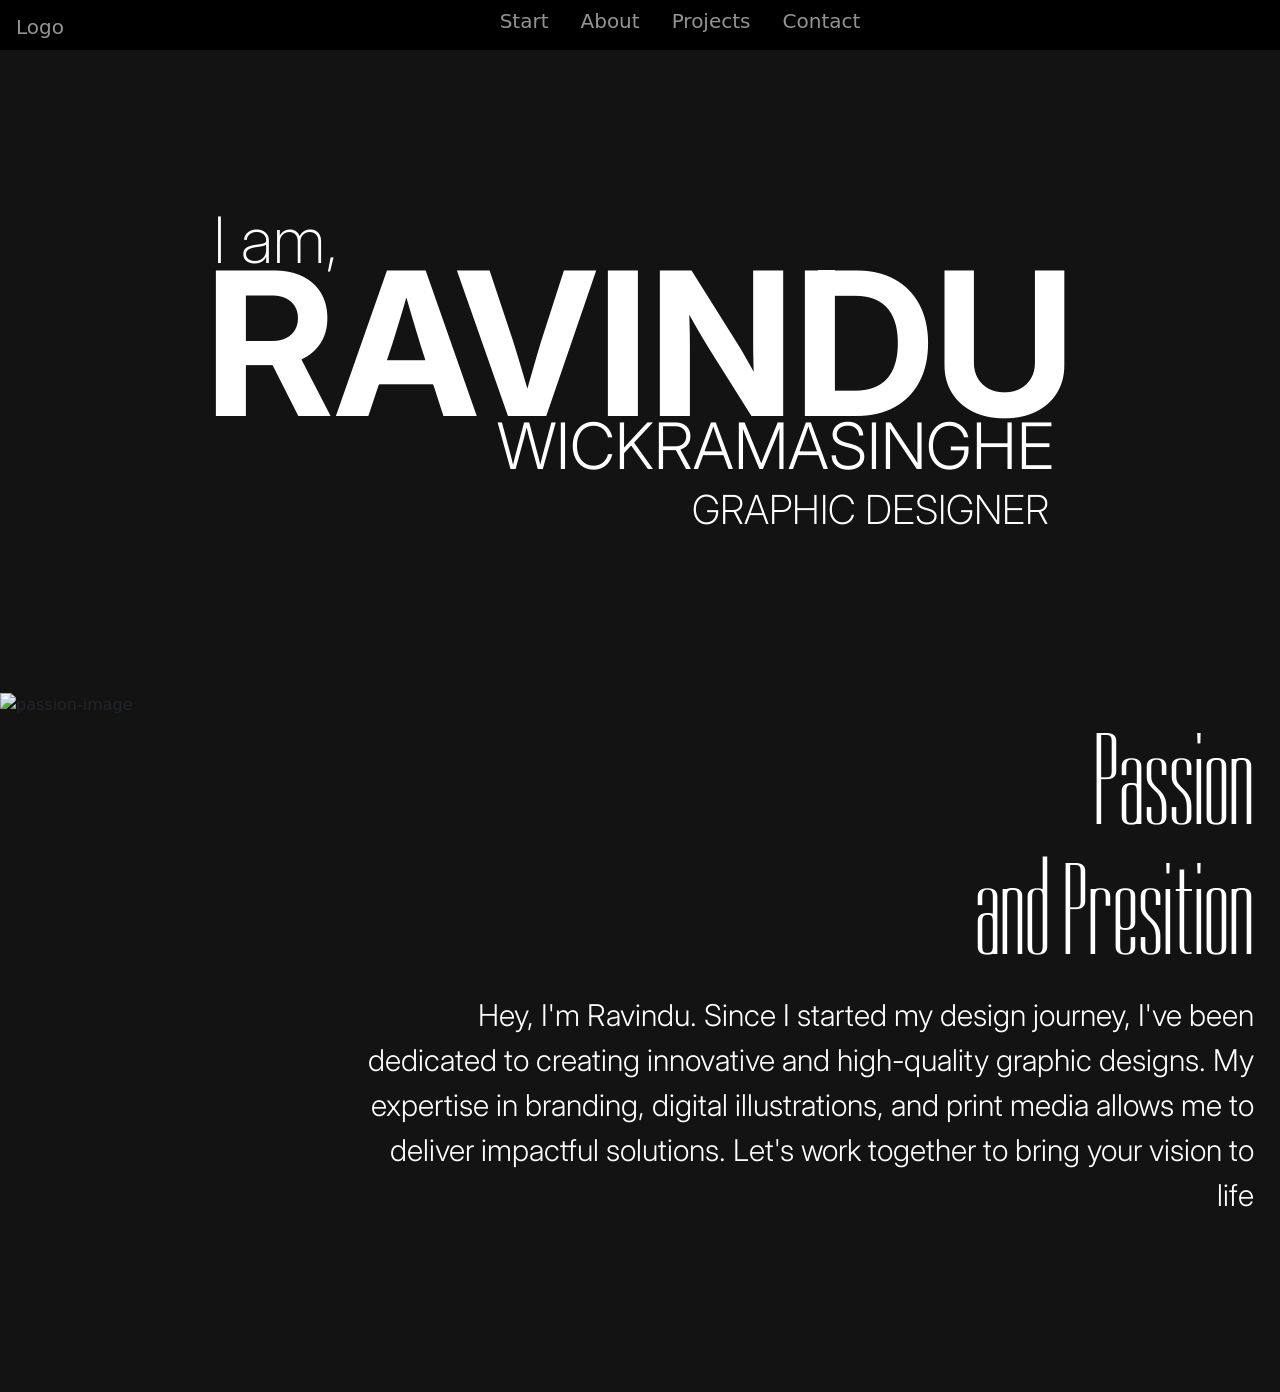
==== index.html @ d9df33bf "home commit01" ====
<!DOCTYPE html>
<html lang="en">
<head>
    <meta charset="UTF-8">
    <meta name="viewport" content="width=device-width, initial-scale=1.0">
    <title>Document</title>
    <link href="https://unpkg.com/aos@2.3.1/dist/aos.css" rel="stylesheet">
    <link href="https://cdn.jsdelivr.net/npm/bootstrap@5.3.3/dist/css/bootstrap.min.css" rel="stylesheet" integrity="sha384-QWTKZyjpPEjISv5WaRU9OFeRpok6YctnYmDr5pNlyT2bRjXh0JMhjY6hW+ALEwIH" crossorigin="anonymous">
    <link rel="stylesheet" href="./asset/css/index.css">
    <style>
        @import url('https://fonts.googleapis.com/css2?family=Inter:ital,opsz,wght@0,14..32,100..900;1,14..32,100..900&display=swap');
        </style>
        <style>
          @import url('https://fonts.googleapis.com/css2?family=Dorsa&display=swap');
          </style>
</head>
<body>
    <!-------------- Navigation bar-------------------->
<div id="navbar" class="navbar nav ">
  
    <a class="nav-link  " href="#" style="font-size: 20px; margin-top: -5px;">Logo</a>
 
    <div class="nav-items nav" >
        <p class="nav-item">
          <a class="nav-link "  href="#">Start</a>
        </p>
        <p class="nav-item">
          <a class="nav-link" href="#">About</a>
        </p>
        <p class="nav-item">
          <a class="nav-link" href="#">Projects</a>
        </p>
        <p class="nav-item"  >
          <a class="nav-link " href="#">Contact</a>
        </p>
    </div>
</div>
<!-- ------------------------ Home --------------------------------------->
<div class="home">
  <div class="home-text">
      <p class="text-one ">I am,</p>
      <p class="text-two  ">RAVINDU</p>
      <P class="text-three ">WICKRAMASINGHE</P>
      <P class="text-four">GRAPHIC DESIGNER</P>
  </div>

</div>

<!-- ----------------About--------------- -->
 <div class="passion-section" style="" >
    <div class="passion">
      <img src="" alt="passion-image" class="passion-image">
    <div class="passion-desc">
      <p class="passion-title">
       
        Passion <br>
        and Presition
      
      </p>
        <p class="passion-desc-body">
          Hey, I'm Ravindu. Since I started my design journey,
I've been dedicated to creating innovative and high-quality
graphic designs. My expertise in branding, digital illustrations,
 and print media allows me to deliver impactful solutions.
Let's work together to bring your vision to life
        </p>
      </div>
    </div>
 </div>


    <script src="https://unpkg.com/aos@2.3.1/dist/aos.js"></script>
    <script src="https://cdn.jsdelivr.net/npm/bootstrap@5.3.3/dist/js/bootstrap.bundle.min.js" integrity="sha384-YvpcrYf0tY3lHB60NNkmXc5s9fDVZLESaAA55NDzOxhy9GkcIdslK1eN7N6jIeHz" crossorigin="anonymous"></script>
</body>
</html>
---- asset/css/index.css ----
body{
 background-color: rgb(19, 19, 19);   
}
.navbar{
    top:0;
    margin-top: -10px;
    position:fixed;
    background-color: black;
    width: 100%;
    height: 60px;
    
}
.nav-items{
    margin-left: 35%;
    margin-top:5px ;
    margin: auto;
}
.nav-link{
    color: rgba(255, 254, 254, 0.582);
    font-size: 20px;
    
}
.nav-link:hover{
    color: white;
    font-size:22px;
}
.home-text{
    color: white;
    display: flex;
    flex-direction: column;
    text-align: center;
    font-family:"Inter", sans-serif;
    margin-top: 15%;
}
.text-one{
    font-size: 64px;
    margin-bottom: -25px;
    margin-left:-730px;
    font-weight: 200;
}
.text-two{
    margin-top: -70px;
        font-size: 200px;
        font-weight: bold;
        margin-bottom:-90px;
}
.text-three{
    margin-left: 270px;
    font-size: 64px;
    font-weight: 300;
    margin-top: -5px;
}
.text-four{
    margin-left: 460px;
    font-size: 40px;
    font-weight: 250;
    margin-top: -30px;
}
.home{
    height: 500px;
}
.passion-section{
    height: 700px;
}
.passion-desc{
    display: block;
    justify-content: end;
}
.passion-title {
    font-family: "Dorsa", sans-serif;
    font-size: 130px;
    width: 25%;
    line-height: 100%;
    text-align: end;
    margin-left: 73%;
    color: white;
}
.passion-desc-body{
    width: 70%;
    text-align: right;
    margin-left: 28%;
    font-family:"Inter", sans-serif;
    font-weight: 300;
    font-size: 30px;
    color: white;

}
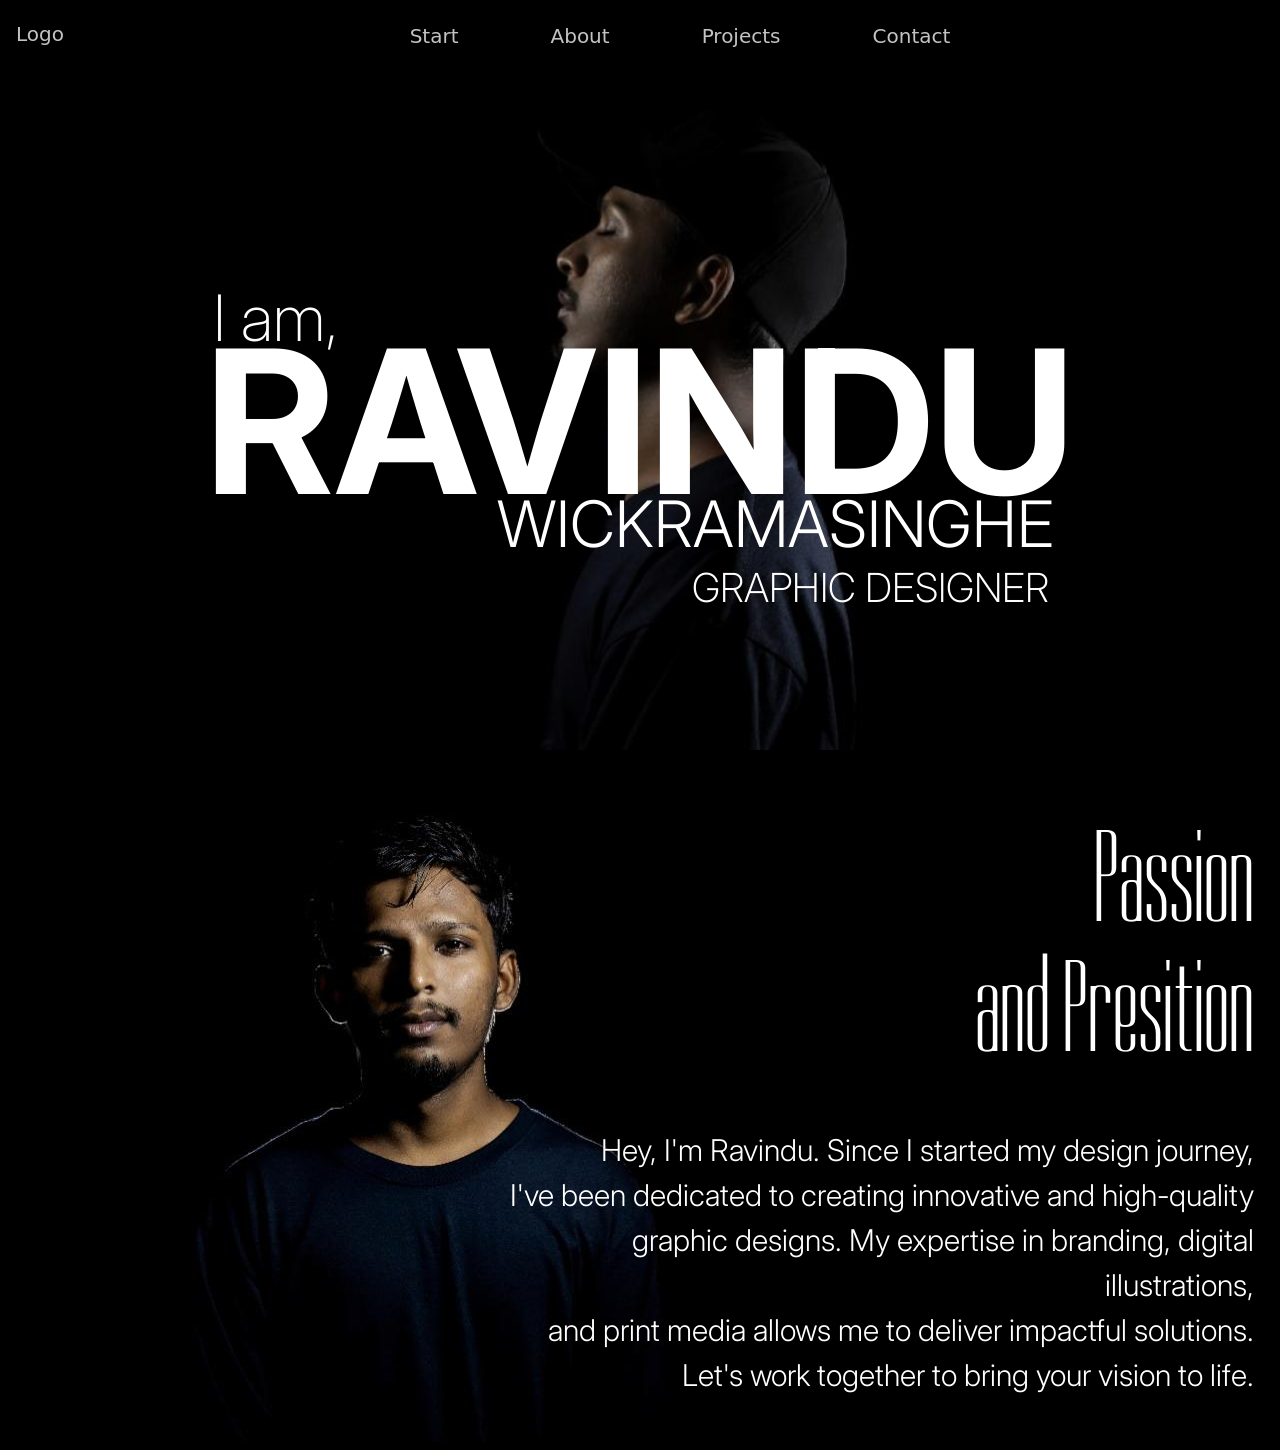
==== commit ad684ba8: "home-commit02" ====
--- a/index.html
+++ b/index.html
@@ -22,7 +22,7 @@
  
     <div class="nav-items nav" >
         <p class="nav-item">
-          <a class="nav-link "  href="#">Start</a>
+          <a class="nav-link nav-link-hover-color- "  href="#">Start</a>
         </p>
         <p class="nav-item">
           <a class="nav-link" href="#">About</a>
@@ -36,21 +36,25 @@
     </div>
 </div>
 <!-- ------------------------ Home --------------------------------------->
-<div class="home">
-  <div class="home-text">
-      <p class="text-one ">I am,</p>
-      <p class="text-two  ">RAVINDU</p>
-      <P class="text-three ">WICKRAMASINGHE</P>
-      <P class="text-four">GRAPHIC DESIGNER</P>
-  </div>
+<div class="home" >
+ <div class="home-container">
+    <div class="home-text" >
+        <p class="text-one ">I am,</p>
+        <p class="text-two  ">RAVINDU</p>
+        <P class="text-three ">WICKRAMASINGHE</P>
+        <P class="text-four">GRAPHIC DESIGNER</P>
+    
+    </div> 
+ </div>
+   
+  
 
 </div>
 
 <!-- ----------------About--------------- -->
- <div class="passion-section" style="" >
+ <div class="passion-section"  >
     <div class="passion">
-      <img src="" alt="passion-image" class="passion-image">
-    <div class="passion-desc">
+    <div class="passion-desc" style="z-index: 1;">
       <p class="passion-title">
        
         Passion <br>
@@ -58,11 +62,11 @@
       
       </p>
         <p class="passion-desc-body">
-          Hey, I'm Ravindu. Since I started my design journey,
-I've been dedicated to creating innovative and high-quality
-graphic designs. My expertise in branding, digital illustrations,
- and print media allows me to deliver impactful solutions.
-Let's work together to bring your vision to life
+          Hey, I'm Ravindu. Since I started my design journey,<br>
+I've been dedicated to creating innovative and high-quality <br>
+graphic designs. My expertise in branding, digital illustrations, <br>
+ and print media allows me to deliver impactful solutions. <br>
+Let's work together to bring your vision to life.
         </p>
       </div>
     </div>
--- a/asset/css/index.css
+++ b/asset/css/index.css
@@ -1,5 +1,5 @@
 body{
- background-color: rgb(19, 19, 19);   
+ background-color: rgb(0, 0, 0);   
 }
 .navbar{
     top:0;
@@ -7,22 +7,37 @@
     position:fixed;
     background-color: black;
     width: 100%;
-    height: 60px;
+    height: 70px;
     
 }
 .nav-items{
-    margin-left: 35%;
     margin-top:5px ;
     margin: auto;
+    margin-top: 15px;
 }
 .nav-link{
-    color: rgba(255, 254, 254, 0.582);
+    color: rgba(255, 254, 254, 0.77);
     font-size: 20px;
-    
+   margin-right: 60px;
+   
 }
+
 .nav-link:hover{
     color: white;
-    font-size:22px;
+    font-size:21px;
+}
+.nav-link:focus{
+    color:rgb(255, 255, 255);
+  }
+
+.home-container{
+     background-image: url(../img/new-image-home.JPG);
+    background-repeat: no-repeat;
+    background-size:cover;
+     height: 750px;
+     width: 900px;
+     margin: auto;
+     background-size: cover
 }
 .home-text{
     color: white;
@@ -30,9 +45,10 @@
     flex-direction: column;
     text-align: center;
     font-family:"Inter", sans-serif;
-    margin-top: 15%;
+    
 }
 .text-one{
+    margin-top: 30%;
     font-size: 64px;
     margin-bottom: -25px;
     margin-left:-730px;
@@ -56,17 +72,24 @@
     font-weight: 250;
     margin-top: -30px;
 }
-.home{
-    height: 500px;
+.passion{
+    background-image: url(../img/new-passion-back.JPG);
+    background-repeat: no-repeat;
+    background-position: left;
+    height: 700px;
+
 }
 .passion-section{
     height: 700px;
 }
 .passion-desc{
+    
     display: block;
     justify-content: end;
 }
 .passion-title {
+   padding-top: 5%;
+   padding-bottom: 3%;
     font-family: "Dorsa", sans-serif;
     font-size: 130px;
     width: 25%;
@@ -76,9 +99,9 @@
     color: white;
 }
 .passion-desc-body{
-    width: 70%;
+    width: 60%;
     text-align: right;
-    margin-left: 28%;
+    margin-left: 38%;
     font-family:"Inter", sans-serif;
     font-weight: 300;
     font-size: 30px;
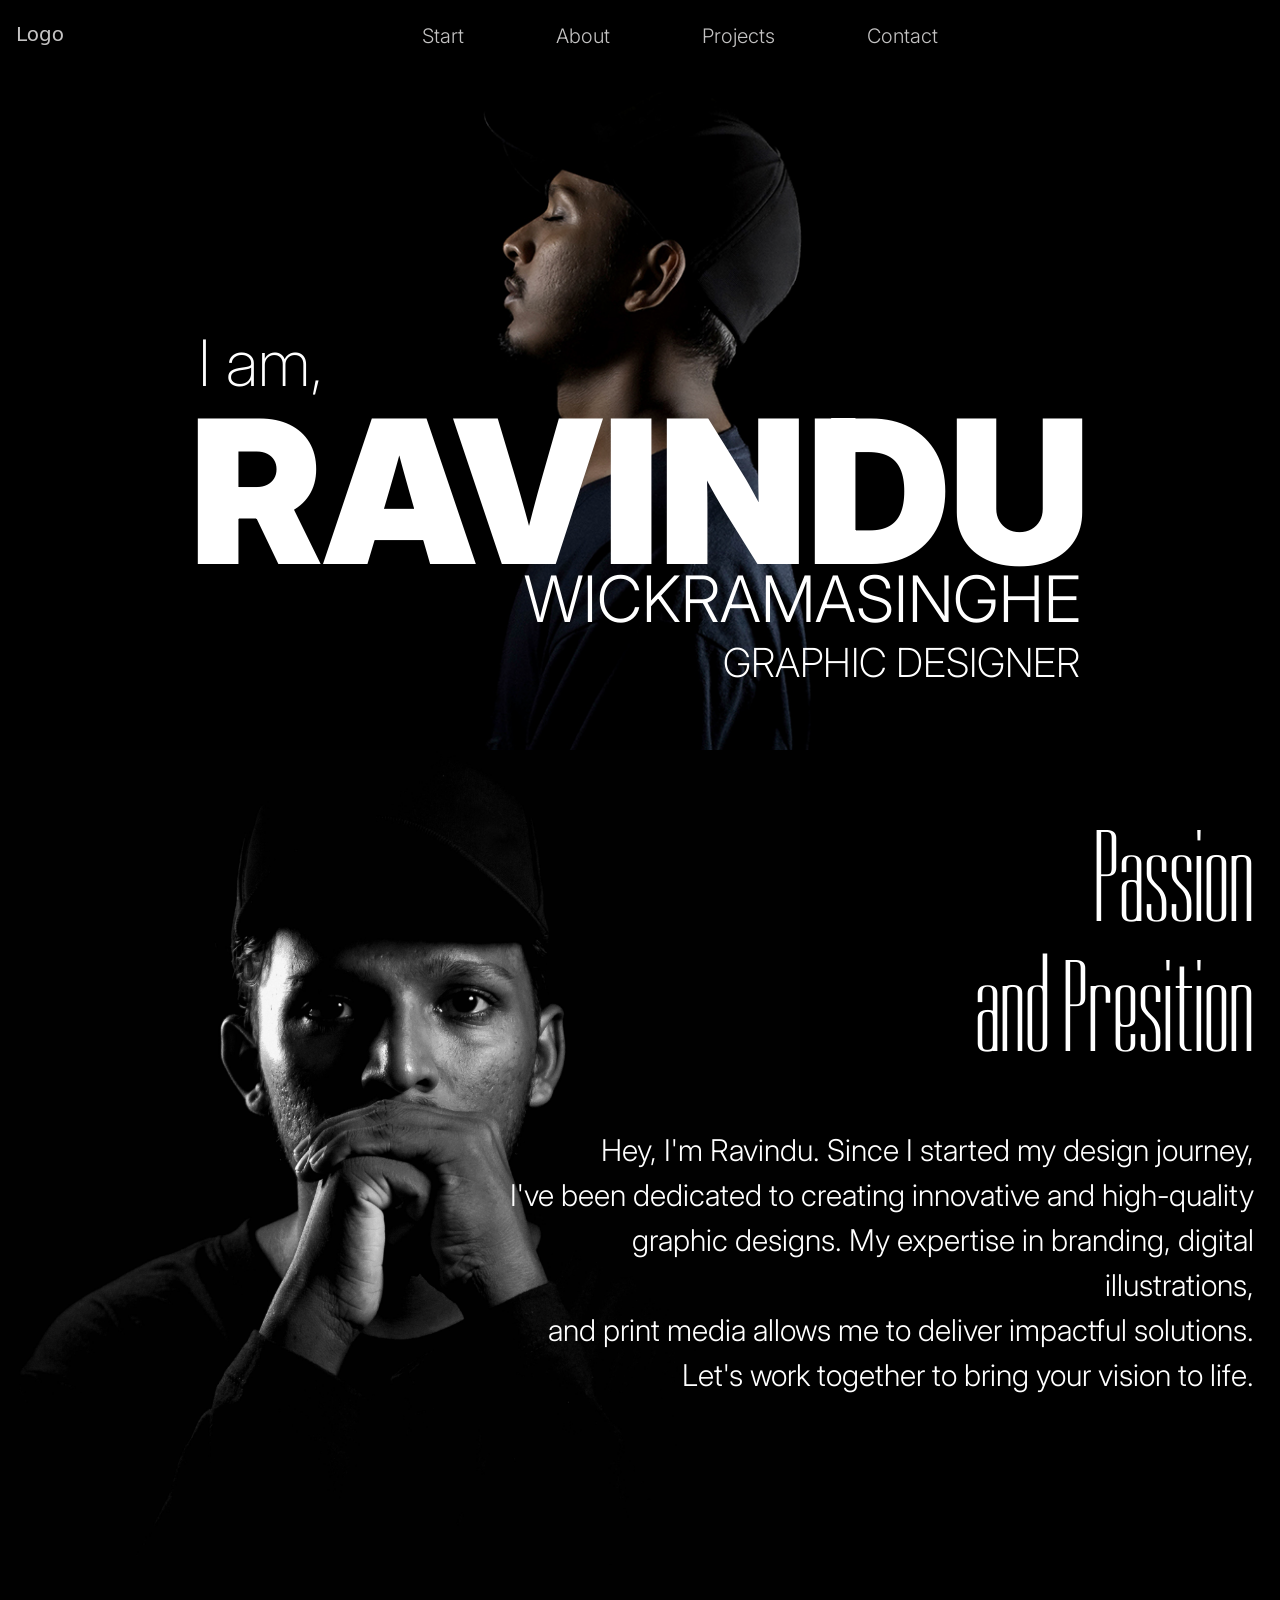
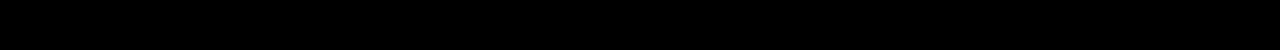
==== commit 328e5cfb: "about-commit03" ====
--- a/index.html
+++ b/index.html
@@ -3,7 +3,7 @@
 <head>
     <meta charset="UTF-8">
     <meta name="viewport" content="width=device-width, initial-scale=1.0">
-    <title>Document</title>
+    <title>Home-Ravindu Wickramasinghe</title>
     <link href="https://unpkg.com/aos@2.3.1/dist/aos.css" rel="stylesheet">
     <link href="https://cdn.jsdelivr.net/npm/bootstrap@5.3.3/dist/css/bootstrap.min.css" rel="stylesheet" integrity="sha384-QWTKZyjpPEjISv5WaRU9OFeRpok6YctnYmDr5pNlyT2bRjXh0JMhjY6hW+ALEwIH" crossorigin="anonymous">
     <link rel="stylesheet" href="./asset/css/index.css">
@@ -22,16 +22,16 @@
  
     <div class="nav-items nav" >
         <p class="nav-item">
-          <a class="nav-link nav-link-hover-color- "  href="#">Start</a>
+          <a class="nav-link "  href="./index.html">Start</a>
         </p>
         <p class="nav-item">
-          <a class="nav-link" href="#">About</a>
+          <a class="nav-link" href="./Pages/about.html">About</a>
         </p>
         <p class="nav-item">
-          <a class="nav-link" href="#">Projects</a>
+          <a class="nav-link" href="./Pages/projects.html">Projects</a>
         </p>
         <p class="nav-item"  >
-          <a class="nav-link " href="#">Contact</a>
+          <a class="nav-link " href="./Pages/contact.html">Contact</a>
         </p>
     </div>
 </div>
@@ -51,7 +51,7 @@
 
 </div>
 
-<!-- ----------------About--------------- -->
+<!-- ----------------Passsion--------------- -->
  <div class="passion-section"  >
     <div class="passion">
     <div class="passion-desc" style="z-index: 1;">
--- a/asset/css/index.css
+++ b/asset/css/index.css
@@ -14,6 +14,8 @@
     margin-top:5px ;
     margin: auto;
     margin-top: 15px;
+    font-family: "Inter",sans-serif;
+    font-weight: 300;
 }
 .nav-link{
     color: rgba(255, 254, 254, 0.77);
@@ -31,13 +33,14 @@
   }
 
 .home-container{
-     background-image: url(../img/new-image-home.JPG);
+     background-image: url(../img/home.jpeg);
     background-repeat: no-repeat;
-    background-size:cover;
+    background-position-x: center;
+    background-size: 155%;
      height: 750px;
      width: 900px;
      margin: auto;
-     background-size: cover
+    
 }
 .home-text{
     color: white;
@@ -48,35 +51,36 @@
     
 }
 .text-one{
-    margin-top: 30%;
+    margin-top: 35%;
     font-size: 64px;
-    margin-bottom: -25px;
-    margin-left:-730px;
+    margin-bottom: 0px;
+    margin-left:-760px;
     font-weight: 200;
 }
 .text-two{
     margin-top: -70px;
         font-size: 200px;
-        font-weight: bold;
+        font-weight: 900;
         margin-bottom:-90px;
 }
 .text-three{
-    margin-left: 270px;
+    margin-left: 36%;
     font-size: 64px;
     font-weight: 300;
-    margin-top: -5px;
 }
 .text-four{
-    margin-left: 460px;
+
+    margin-left: 58%; 
     font-size: 40px;
     font-weight: 250;
     margin-top: -30px;
 }
 .passion{
-    background-image: url(../img/new-passion-back.JPG);
+    background-image: url(../img/image.png);
     background-repeat: no-repeat;
     background-position: left;
-    height: 700px;
+    height: 900px;
+    background-size: 800px;
 
 }
 .passion-section{
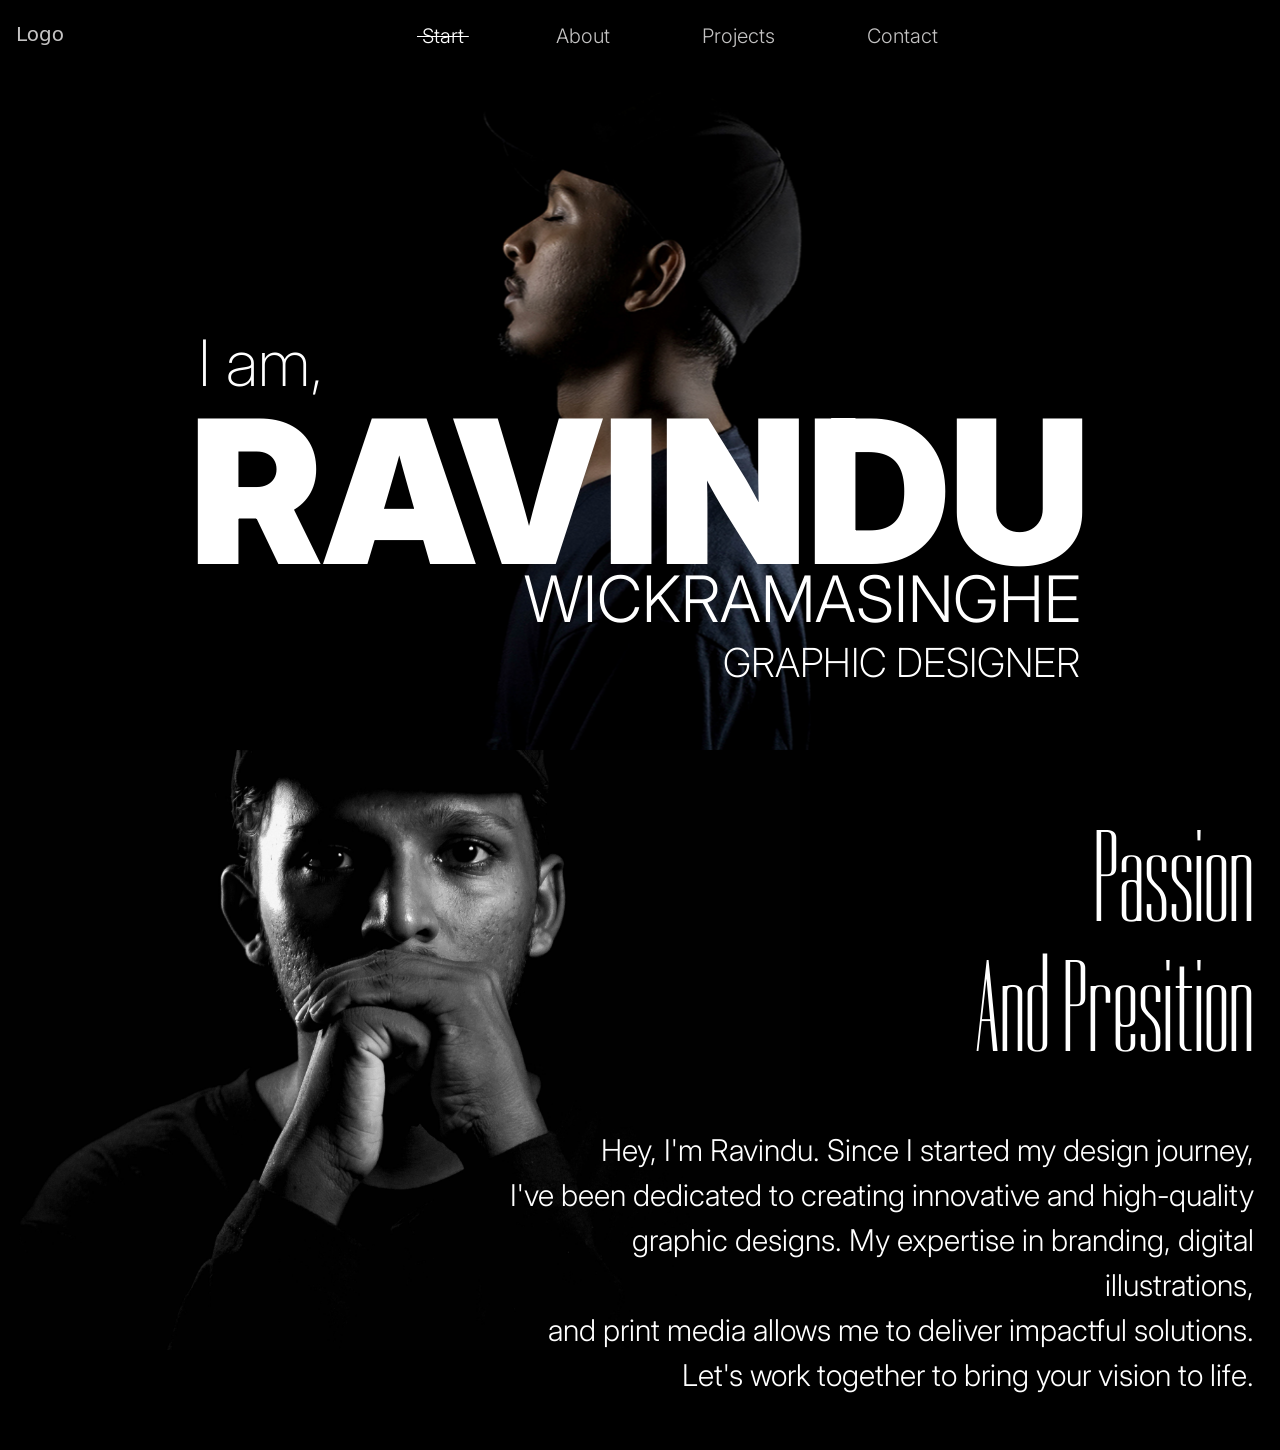
==== commit 377b93e4: "animation-commit07" ====
--- a/index.html
+++ b/index.html
@@ -7,22 +7,28 @@
     <link href="https://unpkg.com/aos@2.3.1/dist/aos.css" rel="stylesheet">
     <link href="https://cdn.jsdelivr.net/npm/bootstrap@5.3.3/dist/css/bootstrap.min.css" rel="stylesheet" integrity="sha384-QWTKZyjpPEjISv5WaRU9OFeRpok6YctnYmDr5pNlyT2bRjXh0JMhjY6hW+ALEwIH" crossorigin="anonymous">
     <link rel="stylesheet" href="./asset/css/index.css">
+    <link rel="stylesheet" href="./asset/css/navbar.css">
     <style>
         @import url('https://fonts.googleapis.com/css2?family=Inter:ital,opsz,wght@0,14..32,100..900;1,14..32,100..900&display=swap');
         </style>
         <style>
           @import url('https://fonts.googleapis.com/css2?family=Dorsa&display=swap');
           </style>
+<script src="https://unpkg.com/aos@2.3.1/dist/aos.js"></script>
+
 </head>
 <body>
     <!-------------- Navigation bar-------------------->
-<div id="navbar" class="navbar nav ">
+<div id="navbar" class="navbar nav " style="z-index: 1;">
   
     <a class="nav-link  " href="#" style="font-size: 20px; margin-top: -5px;">Logo</a>
  
     <div class="nav-items nav" >
         <p class="nav-item">
-          <a class="nav-link "  href="./index.html">Start</a>
+          <a class="nav-link "  href="./index.html" style="
+             --strike: 1; 
+             background-position-x: center;
+             color: white;">Start</a>
         </p>
         <p class="nav-item">
           <a class="nav-link" href="./Pages/about.html">About</a>
@@ -37,9 +43,10 @@
 </div>
 <!-- ------------------------ Home --------------------------------------->
 <div class="home" >
- <div class="home-container">
-    <div class="home-text" >
-        <p class="text-one ">I am,</p>
+ <div data-aos="fade-up" data-aos-duration="1000" class="home-container" style="z-index: 0;">
+    <div data-aos="zoom-in" data-aos-duration="2000" class="home-text"
+      >
+        <p class="text-one " >I am,</p>
         <p class="text-two  ">RAVINDU</p>
         <P class="text-three ">WICKRAMASINGHE</P>
         <P class="text-four">GRAPHIC DESIGNER</P>
@@ -53,12 +60,16 @@
 
 <!-- ----------------Passsion--------------- -->
  <div class="passion-section"  >
-    <div class="passion">
-    <div class="passion-desc" style="z-index: 1;">
+    <div class="passion" data-aos="fade-right"
+    data-aos-duration="1000"
+    data-aos-easing="ease-in-sine">
+    <div class="passion-desc" style="z-index: 1;" data-aos="fade-left"
+    data-aos-duration="1000"
+    data-aos-easing="ease-in-sine">
       <p class="passion-title">
        
         Passion <br>
-        and Presition
+        And Presition
       
       </p>
         <p class="passion-desc-body">
@@ -72,8 +83,17 @@
     </div>
  </div>
 
-
-    <script src="https://unpkg.com/aos@2.3.1/dist/aos.js"></script>
+<script>
+   document.addEventListener("DOMContentLoaded", function () {
+  AOS.init({
+      duration: 800,  // Animation duration in milliseconds
+      easing: "ease-in-out",  // Animation easing
+      once: false,  // Animation happens every time it scrolls into view
+  });
+});
+</script>
+    
     <script src="https://cdn.jsdelivr.net/npm/bootstrap@5.3.3/dist/js/bootstrap.bundle.min.js" integrity="sha384-YvpcrYf0tY3lHB60NNkmXc5s9fDVZLESaAA55NDzOxhy9GkcIdslK1eN7N6jIeHz" crossorigin="anonymous"></script>
 </body>
+
 </html>
--- a/asset/css/index.css
+++ b/asset/css/index.css
@@ -1,37 +1,6 @@
 body{
  background-color: rgb(0, 0, 0);   
 }
-.navbar{
-    top:0;
-    margin-top: -10px;
-    position:fixed;
-    background-color: black;
-    width: 100%;
-    height: 70px;
-    
-}
-.nav-items{
-    margin-top:5px ;
-    margin: auto;
-    margin-top: 15px;
-    font-family: "Inter",sans-serif;
-    font-weight: 300;
-}
-.nav-link{
-    color: rgba(255, 254, 254, 0.77);
-    font-size: 20px;
-   margin-right: 60px;
-   
-}
-
-.nav-link:hover{
-    color: white;
-    font-size:21px;
-}
-.nav-link:focus{
-    color:rgb(255, 255, 255);
-  }
-
 .home-container{
      background-image: url(../img/home.jpeg);
     background-repeat: no-repeat;
@@ -48,7 +17,6 @@
     flex-direction: column;
     text-align: center;
     font-family:"Inter", sans-serif;
-    
 }
 .text-one{
     margin-top: 35%;
@@ -79,7 +47,7 @@
     background-image: url(../img/image.png);
     background-repeat: no-repeat;
     background-position: left;
-    height: 900px;
+    height: 600px;
     background-size: 800px;
 
 }
--- a/asset/css/navbar.css
+++ b/asset/css/navbar.css
@@ -0,0 +1,33 @@
+.navbar{
+    top:0;
+    margin-top: -10px;
+    position:fixed;
+    background-color: black;
+    width: 100%;
+    height: 70px;
+    
+}
+.nav-items{
+    margin-top:5px ;
+    margin: auto;
+    margin-top: 15px;
+    font-family: "Inter",sans-serif;
+    font-weight: 300;
+}
+.nav-link{
+    color: rgba(255, 254, 254, 0.77);
+    font-size: 20px;
+   margin-right: 60px;
+   --thickness: 1px;
+   --strike: 0;
+   background: linear-gradient(90deg, transparent, currentColor 0) no-repeat 
+               center / calc(var(--strike) * 70%) var(--thickness);
+   transition: background-size .5s ease;
+}
+
+.nav-link:hover{
+    color: white;
+    font-size:21px;
+    --strike: 1; 
+    background-position-x: center;
+}
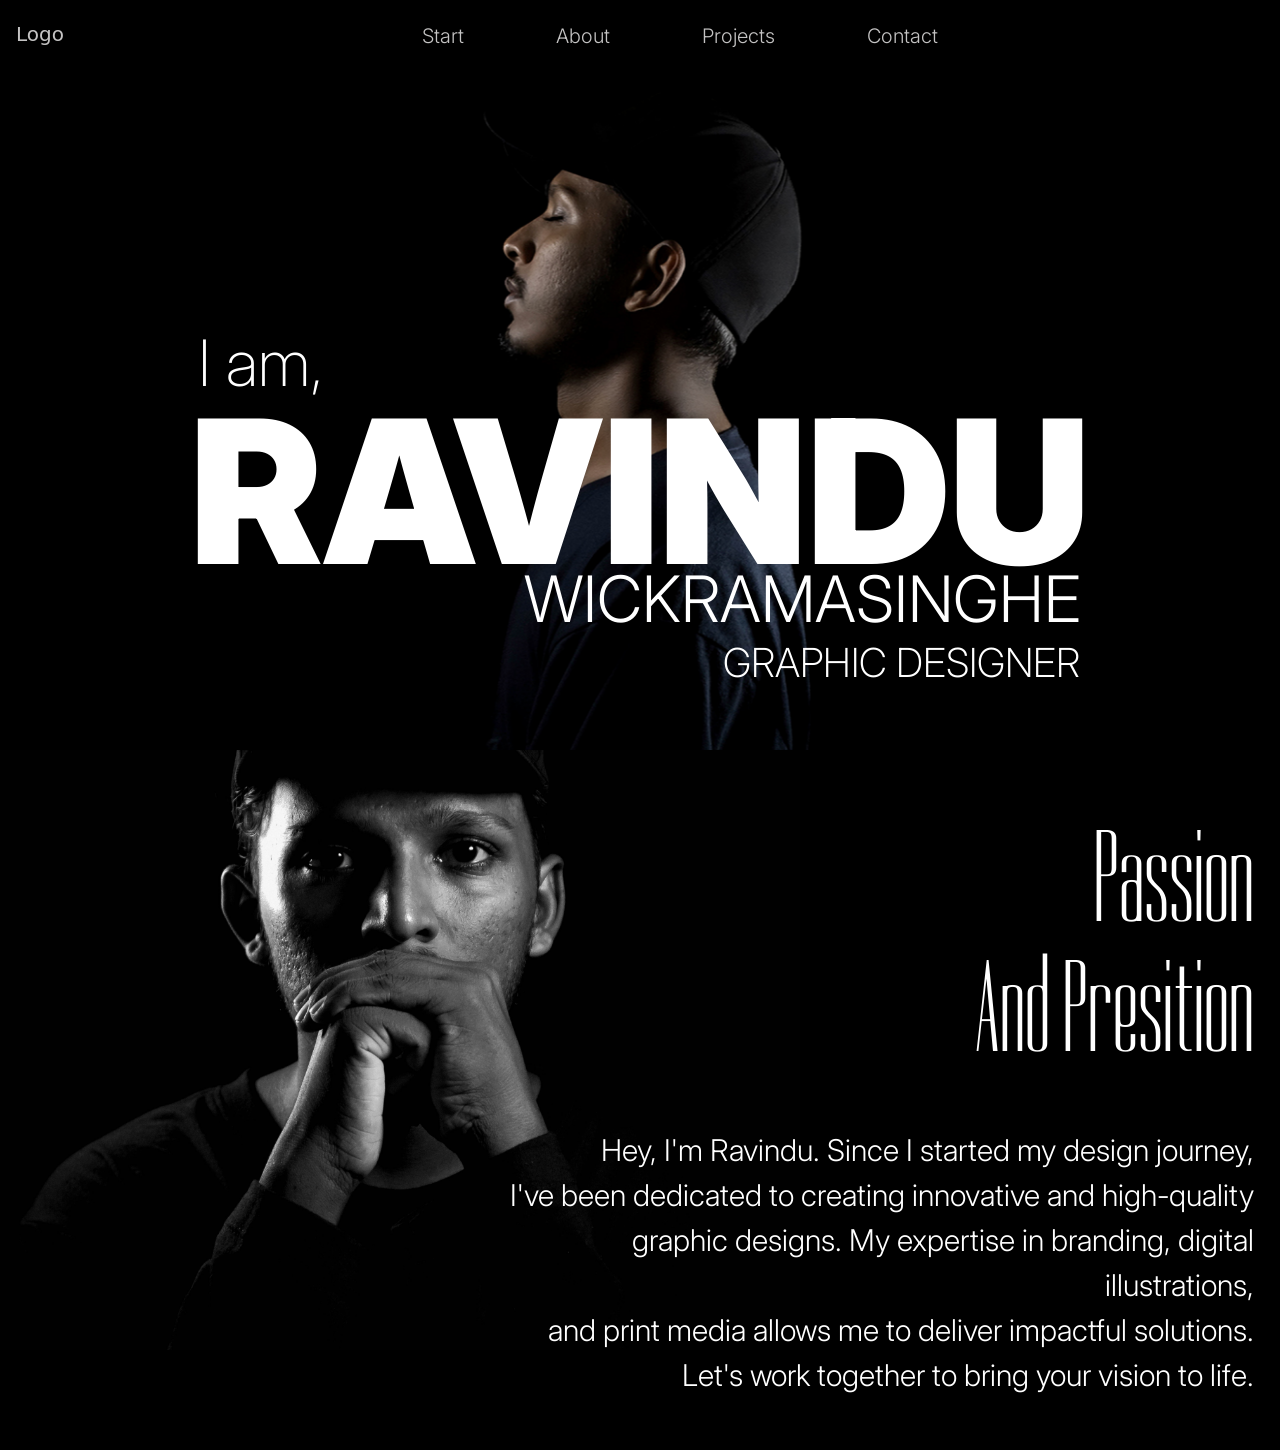
==== commit 832c49cf: "emailfunction- commit08" ====
--- a/index.html
+++ b/index.html
@@ -25,10 +25,7 @@
  
     <div class="nav-items nav" >
         <p class="nav-item">
-          <a class="nav-link "  href="./index.html" style="
-             --strike: 1; 
-             background-position-x: center;
-             color: white;">Start</a>
+          <a class="nav-link "  href="./index.html" >Start</a>
         </p>
         <p class="nav-item">
           <a class="nav-link" href="./Pages/about.html">About</a>
--- a/asset/css/navbar.css
+++ b/asset/css/navbar.css
@@ -25,7 +25,7 @@
    transition: background-size .5s ease;
 }
 
-.nav-link:hover{
+.nav-item .nav-link:hover{
     color: white;
     font-size:21px;
     --strike: 1; 
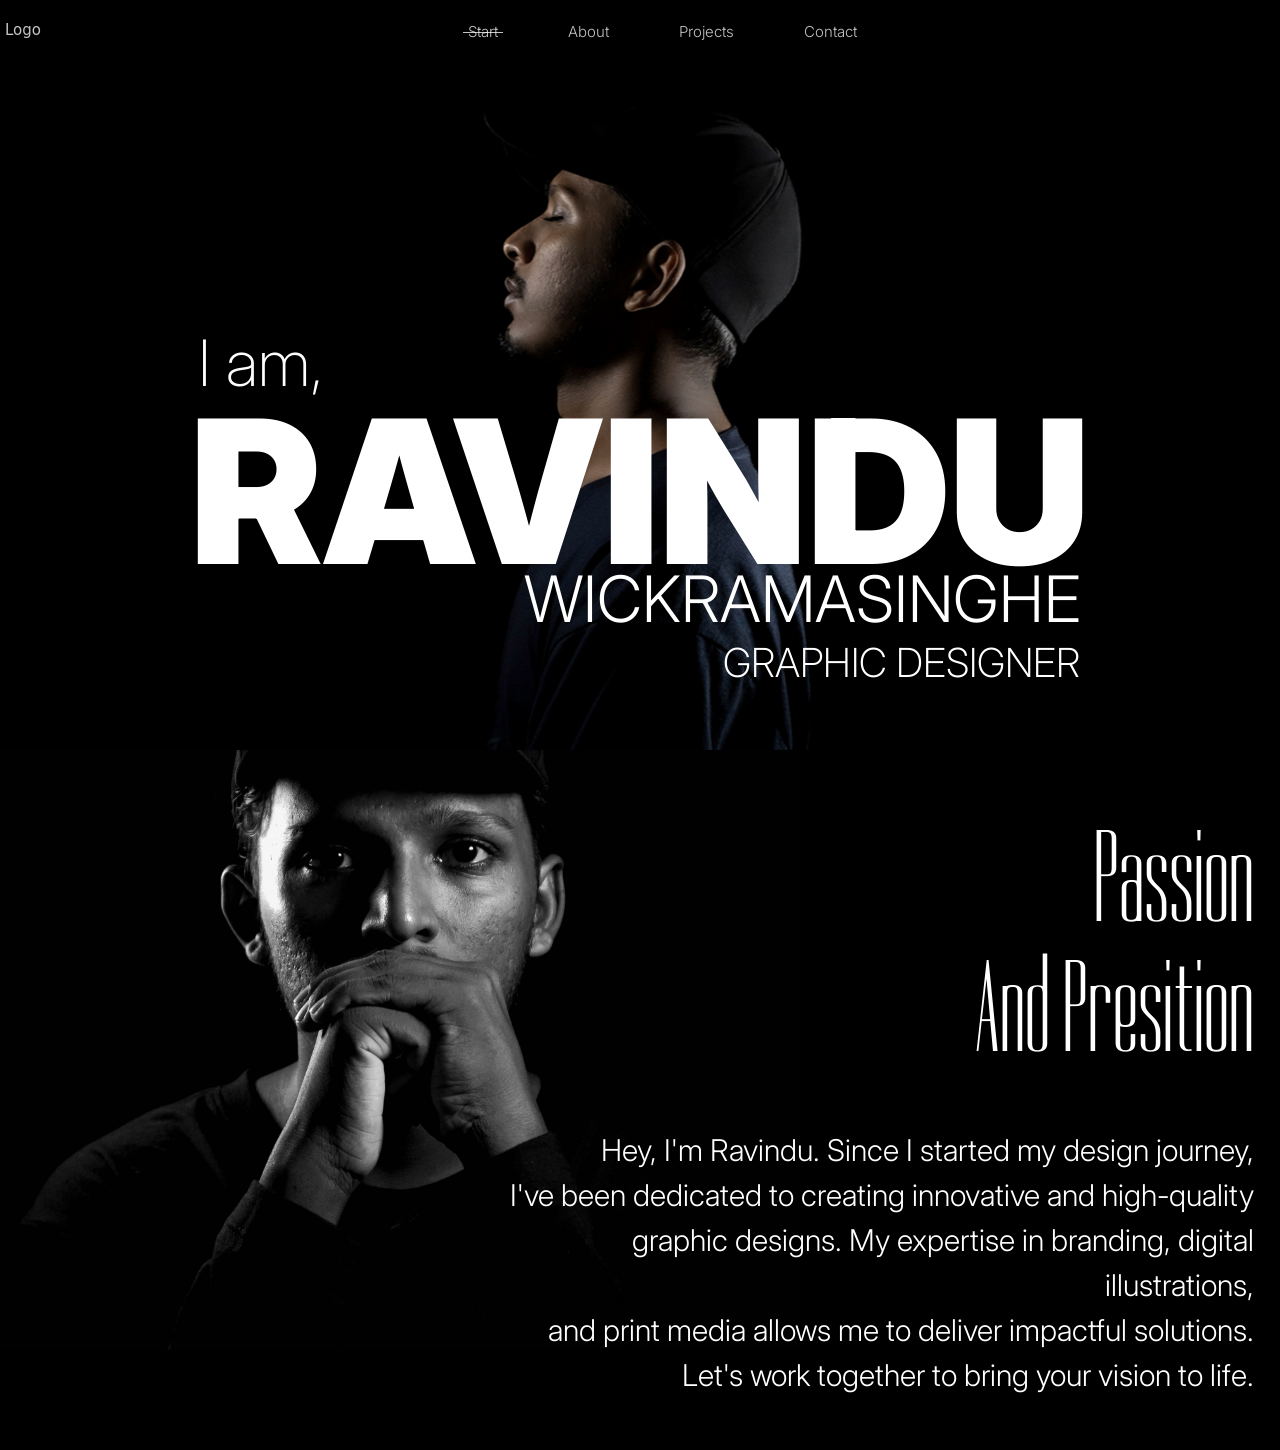
==== commit 0c64601a: "aboutwatermark-commit11" ====
--- a/index.html
+++ b/index.html
@@ -21,11 +21,13 @@
     <!-------------- Navigation bar-------------------->
 <div id="navbar" class="navbar nav " style="z-index: 1;">
   
-    <a class="nav-link  " href="#" style="font-size: 20px; margin-top: -5px;">Logo</a>
+    <a class="nav-link  " href="#" style="font-size: 15px; margin-top: -5px;">Logo</a>
  
     <div class="nav-items nav" >
         <p class="nav-item">
-          <a class="nav-link "  href="./index.html" >Start</a>
+          <a class="nav-link "  href="./index.html" 
+          style=" --strike: 1; 
+          background-position-x: center;">Start</a>
         </p>
         <p class="nav-item">
           <a class="nav-link" href="./Pages/about.html">About</a>
--- a/asset/css/navbar.css
+++ b/asset/css/navbar.css
@@ -15,19 +15,21 @@
     font-weight: 300;
 }
 .nav-link{
+    padding-left: 5px;
+    padding-right: 5px;
     color: rgba(255, 254, 254, 0.77);
-    font-size: 20px;
+    font-size: 15px;
    margin-right: 60px;
    --thickness: 1px;
    --strike: 0;
    background: linear-gradient(90deg, transparent, currentColor 0) no-repeat 
-               center / calc(var(--strike) * 70%) var(--thickness);
+               right / calc(var(--strike) * 100%) var(--thickness);
    transition: background-size .5s ease;
 }
 
 .nav-item .nav-link:hover{
     color: white;
-    font-size:21px;
+    font-size:15px;
     --strike: 1; 
-    background-position-x: center;
+    background-position-x: left;
 }
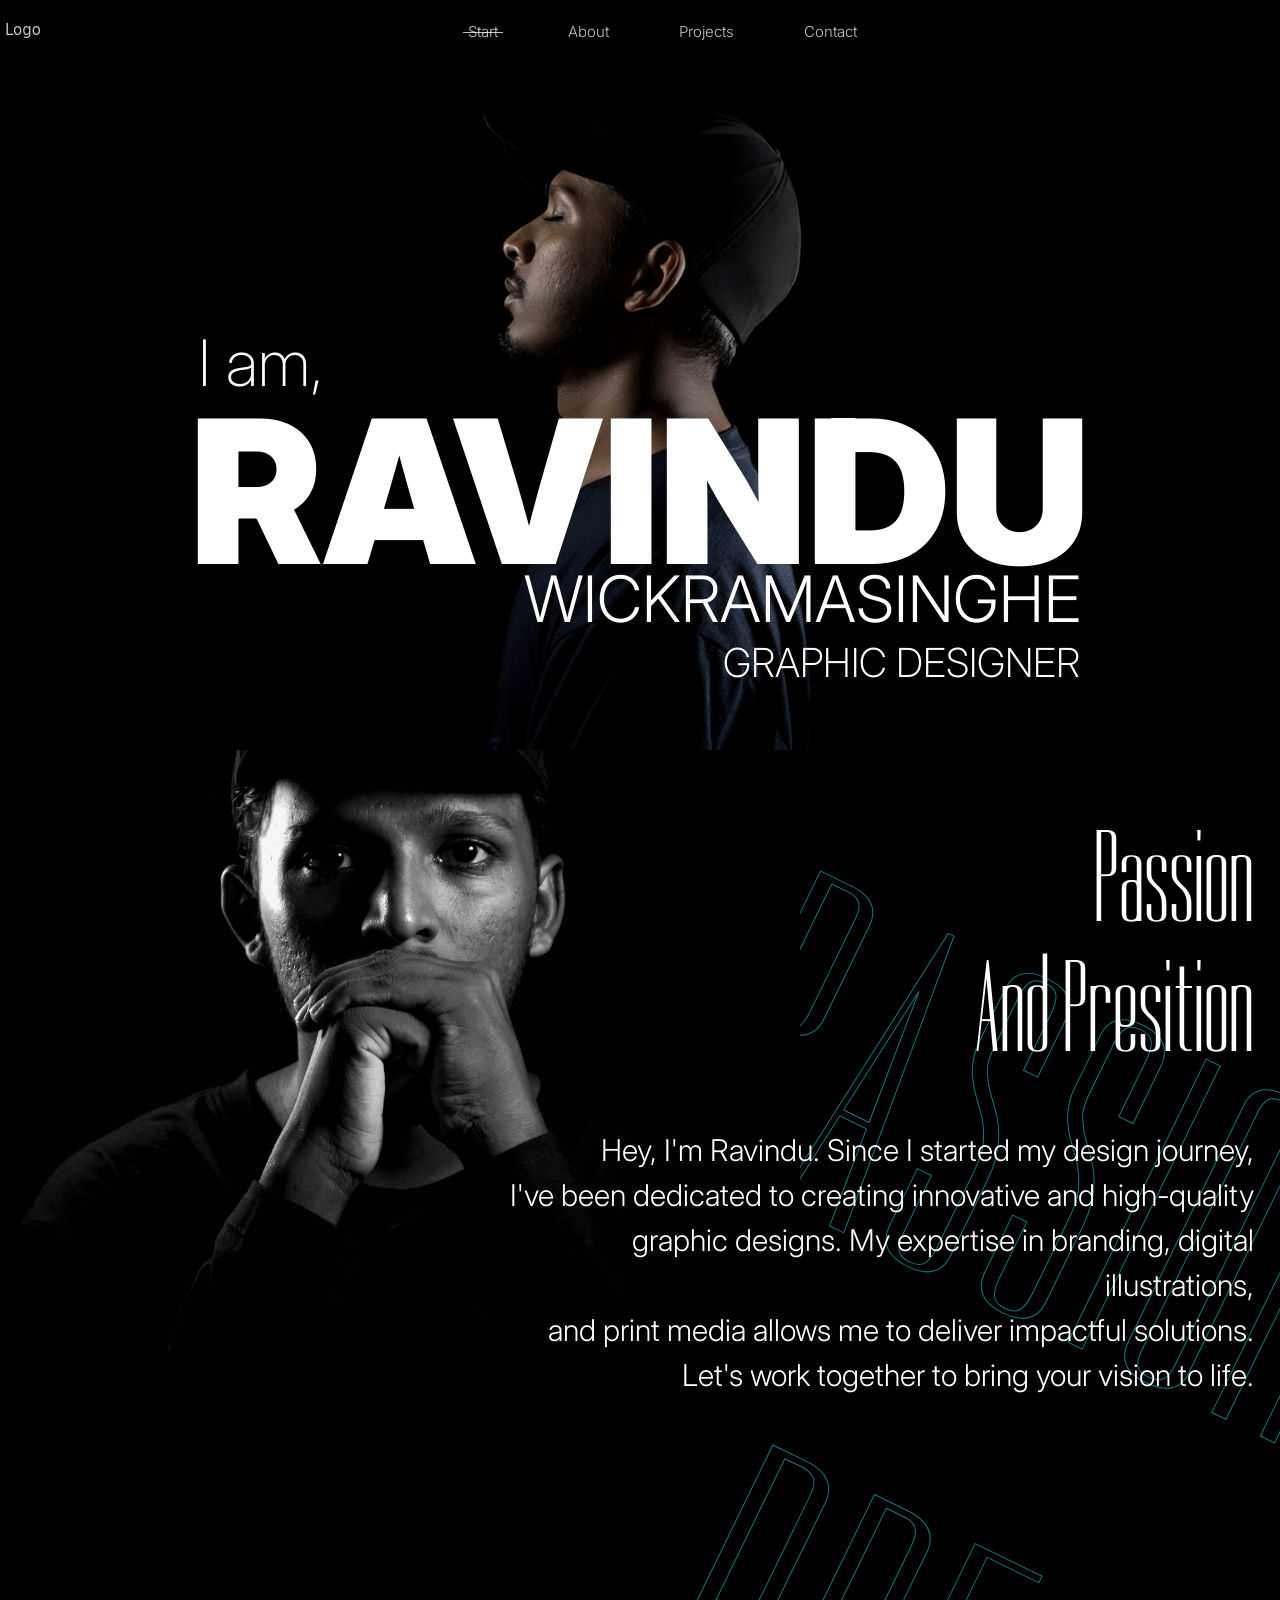
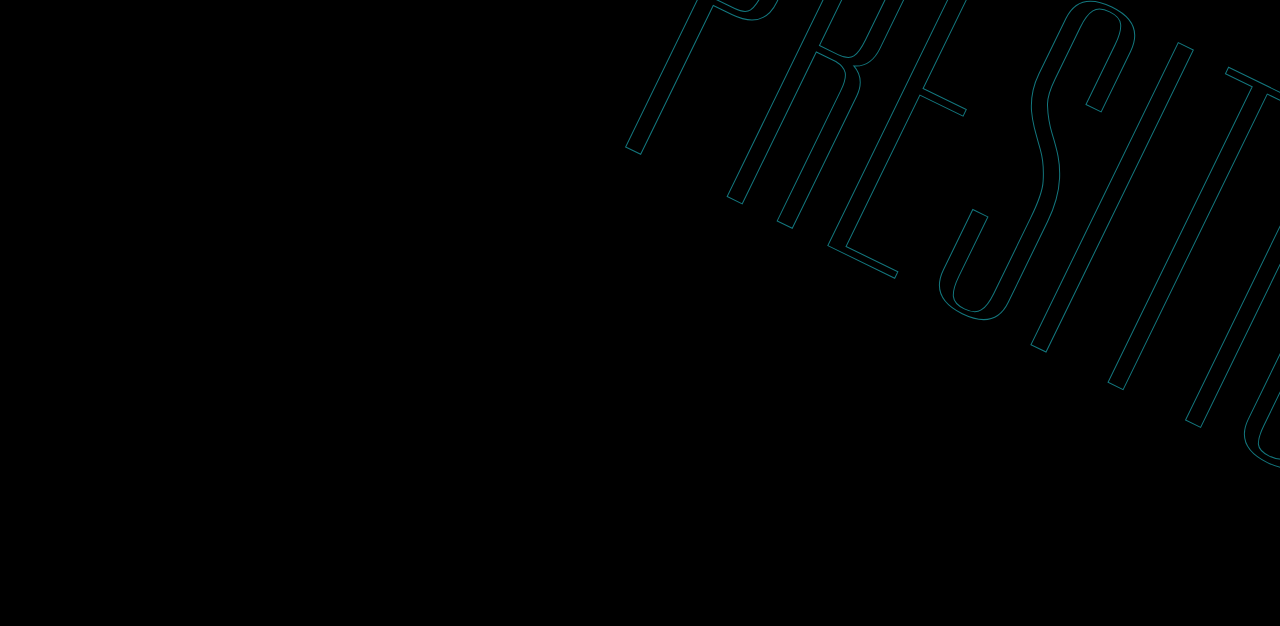
==== commit f4f4cf50: "commit 12" ====
--- a/index.html
+++ b/index.html
@@ -41,8 +41,8 @@
     </div>
 </div>
 <!-- ------------------------ Home --------------------------------------->
-<div class="home" >
- <div data-aos="fade-up" data-aos-duration="1000" class="home-container" style="z-index: 0;">
+<div class="home" style="z-index: 0;" >
+ <div data-aos="fade-up" data-aos-duration="1000" class="home-container">
     <div data-aos="zoom-in" data-aos-duration="2000" class="home-text"
       >
         <p class="text-one " >I am,</p>
@@ -52,19 +52,22 @@
     
     </div> 
  </div>
-   
-  
-
 </div>
 
 <!-- ----------------Passsion--------------- -->
- <div class="passion-section"  >
-    <div class="passion" data-aos="fade-right"
+ <div class="passion-section"   >
+  <div class="background-text" style="z-index: -1;">PASSION</div>
+    <div class="background-text1" style="z-index: 0;">PRESITION</div>
+
+    <div class="passion"  >
+       <!-- data-aos="fade-right"
     data-aos-duration="1000"
-    data-aos-easing="ease-in-sine">
-    <div class="passion-desc" style="z-index: 1;" data-aos="fade-left"
+    data-aos-easing="ease-in-sine" -->
+    
+    <div class="passion-desc"  >
+      <!-- data-aos="fade-left"
     data-aos-duration="1000"
-    data-aos-easing="ease-in-sine">
+    data-aos-easing="ease-in-sine" -->
       <p class="passion-title">
        
         Passion <br>
@@ -83,13 +86,13 @@
  </div>
 
 <script>
-   document.addEventListener("DOMContentLoaded", function () {
-  AOS.init({
-      duration: 800,  // Animation duration in milliseconds
-      easing: "ease-in-out",  // Animation easing
-      once: false,  // Animation happens every time it scrolls into view
+  document.addEventListener("DOMContentLoaded", function () {
+    AOS.init({
+        duration: 800,  
+        easing: "ease-in-out",  
+        once: false,  
+    });
   });
-});
 </script>
     
     <script src="https://cdn.jsdelivr.net/npm/bootstrap@5.3.3/dist/js/bootstrap.bundle.min.js" integrity="sha384-YvpcrYf0tY3lHB60NNkmXc5s9fDVZLESaAA55NDzOxhy9GkcIdslK1eN7N6jIeHz" crossorigin="anonymous"></script>
--- a/asset/css/index.css
+++ b/asset/css/index.css
@@ -1,5 +1,6 @@
 body{
- background-color: rgb(0, 0, 0);   
+ background-color: rgb(0, 0, 0);
+ overflow-x: hidden;
 }
 .home-container{
      background-image: url(../img/home.jpeg);
@@ -9,6 +10,7 @@
      height: 750px;
      width: 900px;
      margin: auto;
+     background-color:rgb(0, 0, 0) ;
     
 }
 .home-text{
@@ -49,7 +51,7 @@
     background-position: left;
     height: 600px;
     background-size: 800px;
-
+    
 }
 .passion-section{
     height: 700px;
@@ -79,4 +81,34 @@
     font-size: 30px;
     color: white;
 
+}
+.background-text{
+    
+    position: absolute;
+    font-size:450px;
+    font-family: 'Dorsa',sans-serif;
+    bottom: -30%;
+    left: 55%;
+    transform: rotate(300deg);
+    -webkit-transform: rotate(26deg);
+    color: #76767600;
+    text-align: left;
+    -webkit-text-stroke: 1px #26EDFB80;
+    letter-spacing: 20px;
+    line-height: 0%;
+}
+.background-text1{
+    
+    position: absolute;
+    font-size:480px;
+    font-family: 'Dorsa',sans-serif;
+    bottom: -100%;
+    left: 50%;
+    transform: rotate(300deg);
+    -webkit-transform: rotate(26deg);
+    color: #76767600;
+    text-align: left;
+    -webkit-text-stroke: 1px #26EDFB80;
+    letter-spacing: 20px;
+    line-height: 0%;
 }
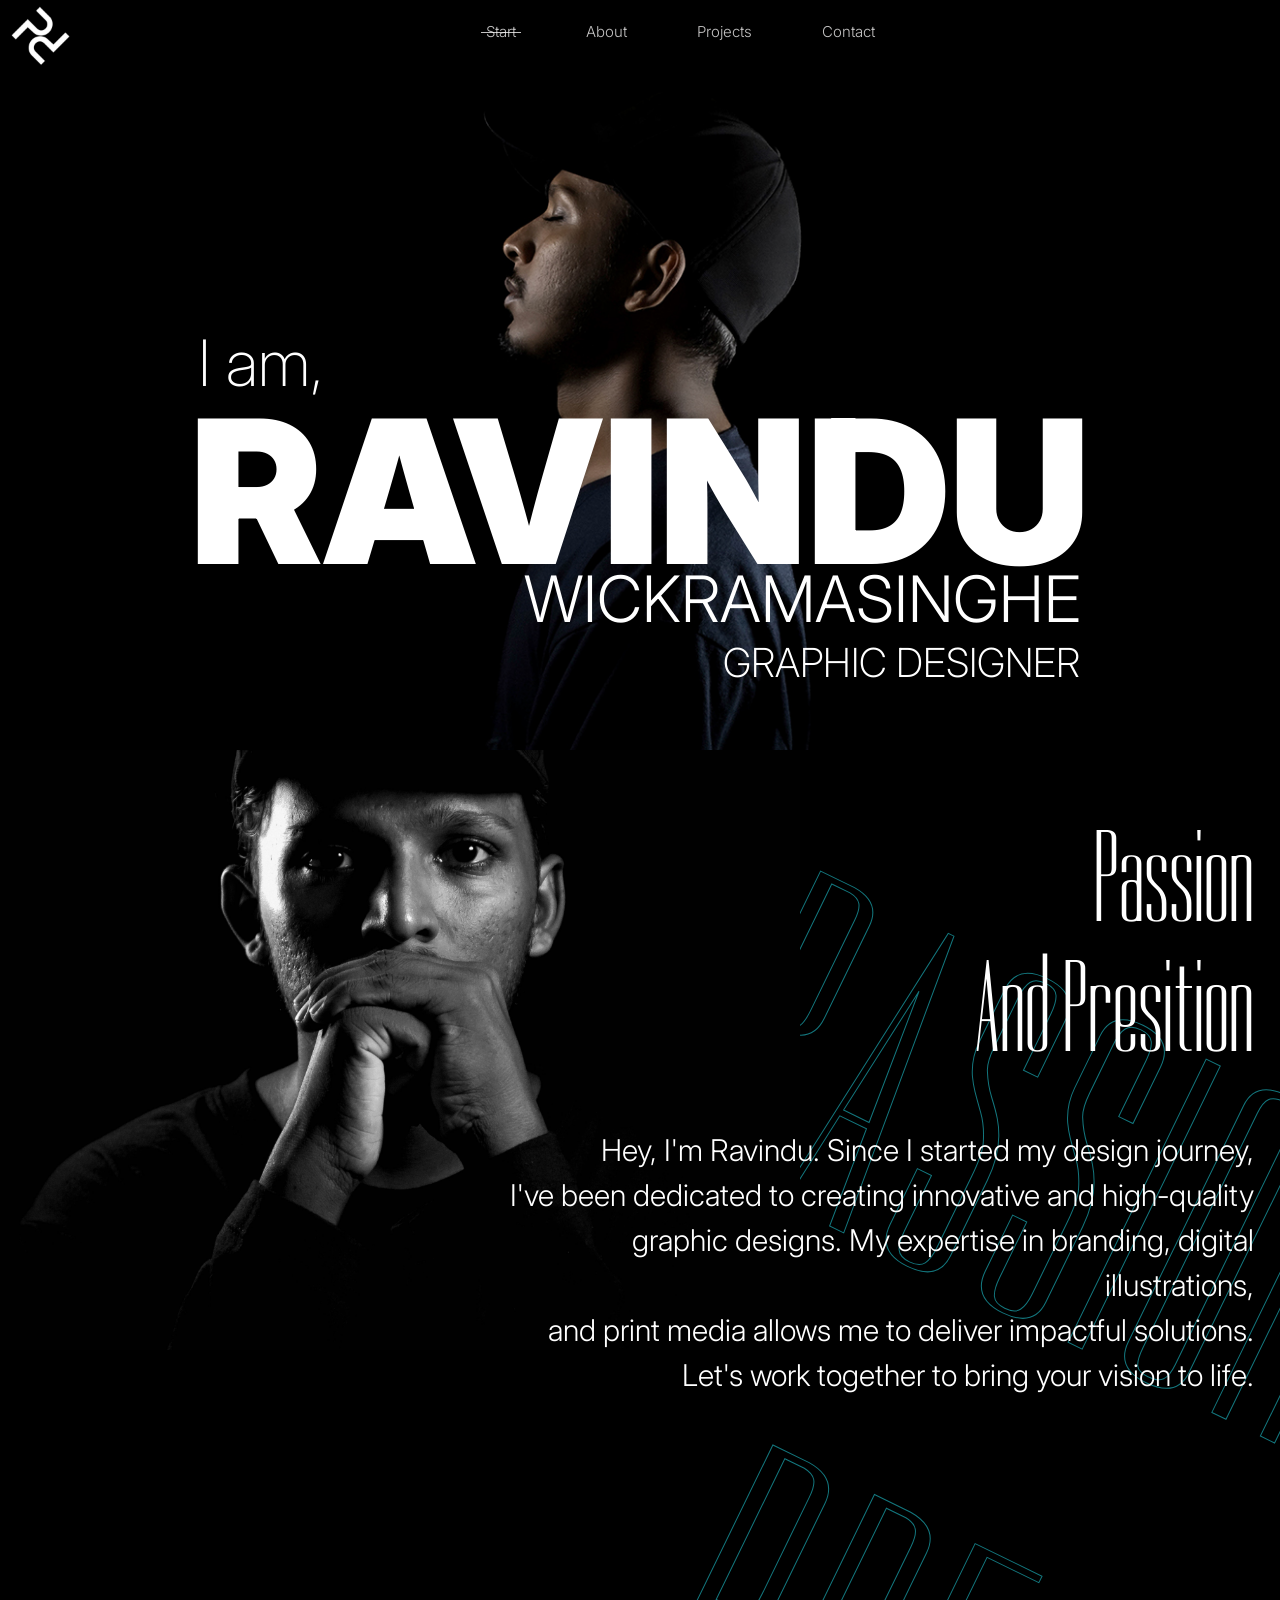
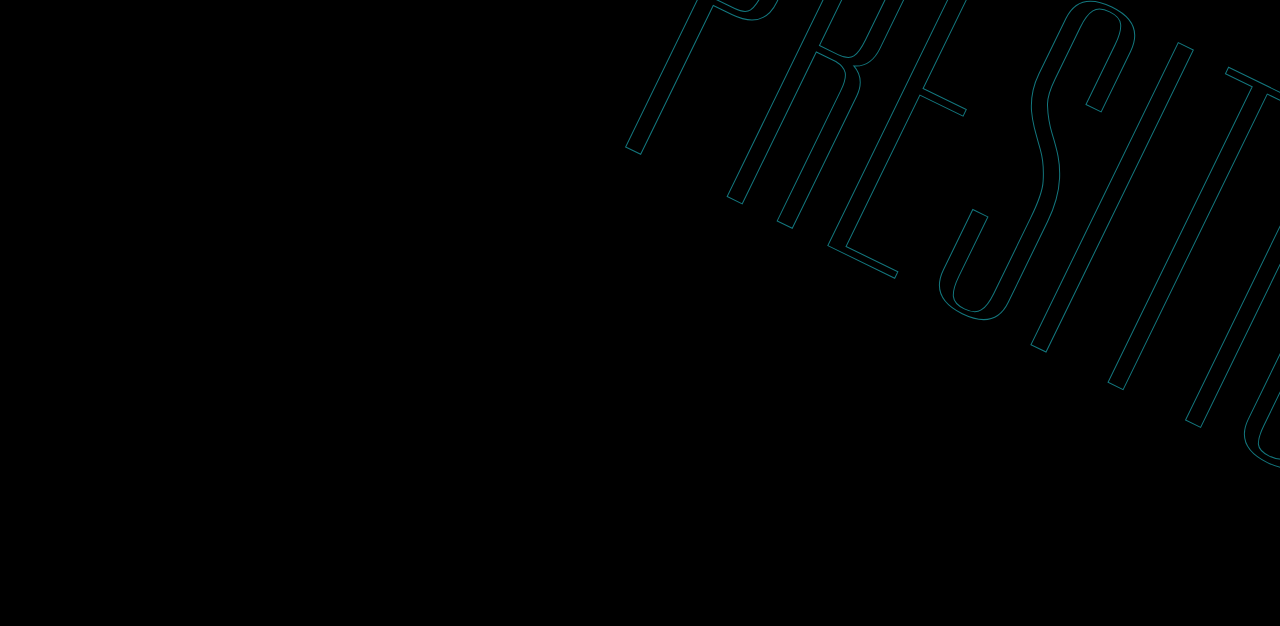
==== commit 04dafa42: "new changes" ====
--- a/index.html
+++ b/index.html
@@ -21,7 +21,9 @@
     <!-------------- Navigation bar-------------------->
 <div id="navbar" class="navbar nav " style="z-index: 1;">
   
-    <a class="nav-link  " href="#" style="font-size: 15px; margin-top: -5px;">Logo</a>
+    <a class="nav-link  " href="./index.html">
+      <img src="./asset/img/logo(p.p).jpg" alt="logo" height="60" style="margin: 0px 5px 5px 5px; ">
+    </a>
  
     <div class="nav-items nav" >
         <p class="nav-item">
--- a/asset/css/navbar.css
+++ b/asset/css/navbar.css
@@ -4,7 +4,7 @@
     position:fixed;
     background-color: black;
     width: 100%;
-    height: 70px;
+    height: 80px;
     
 }
 .nav-items{
